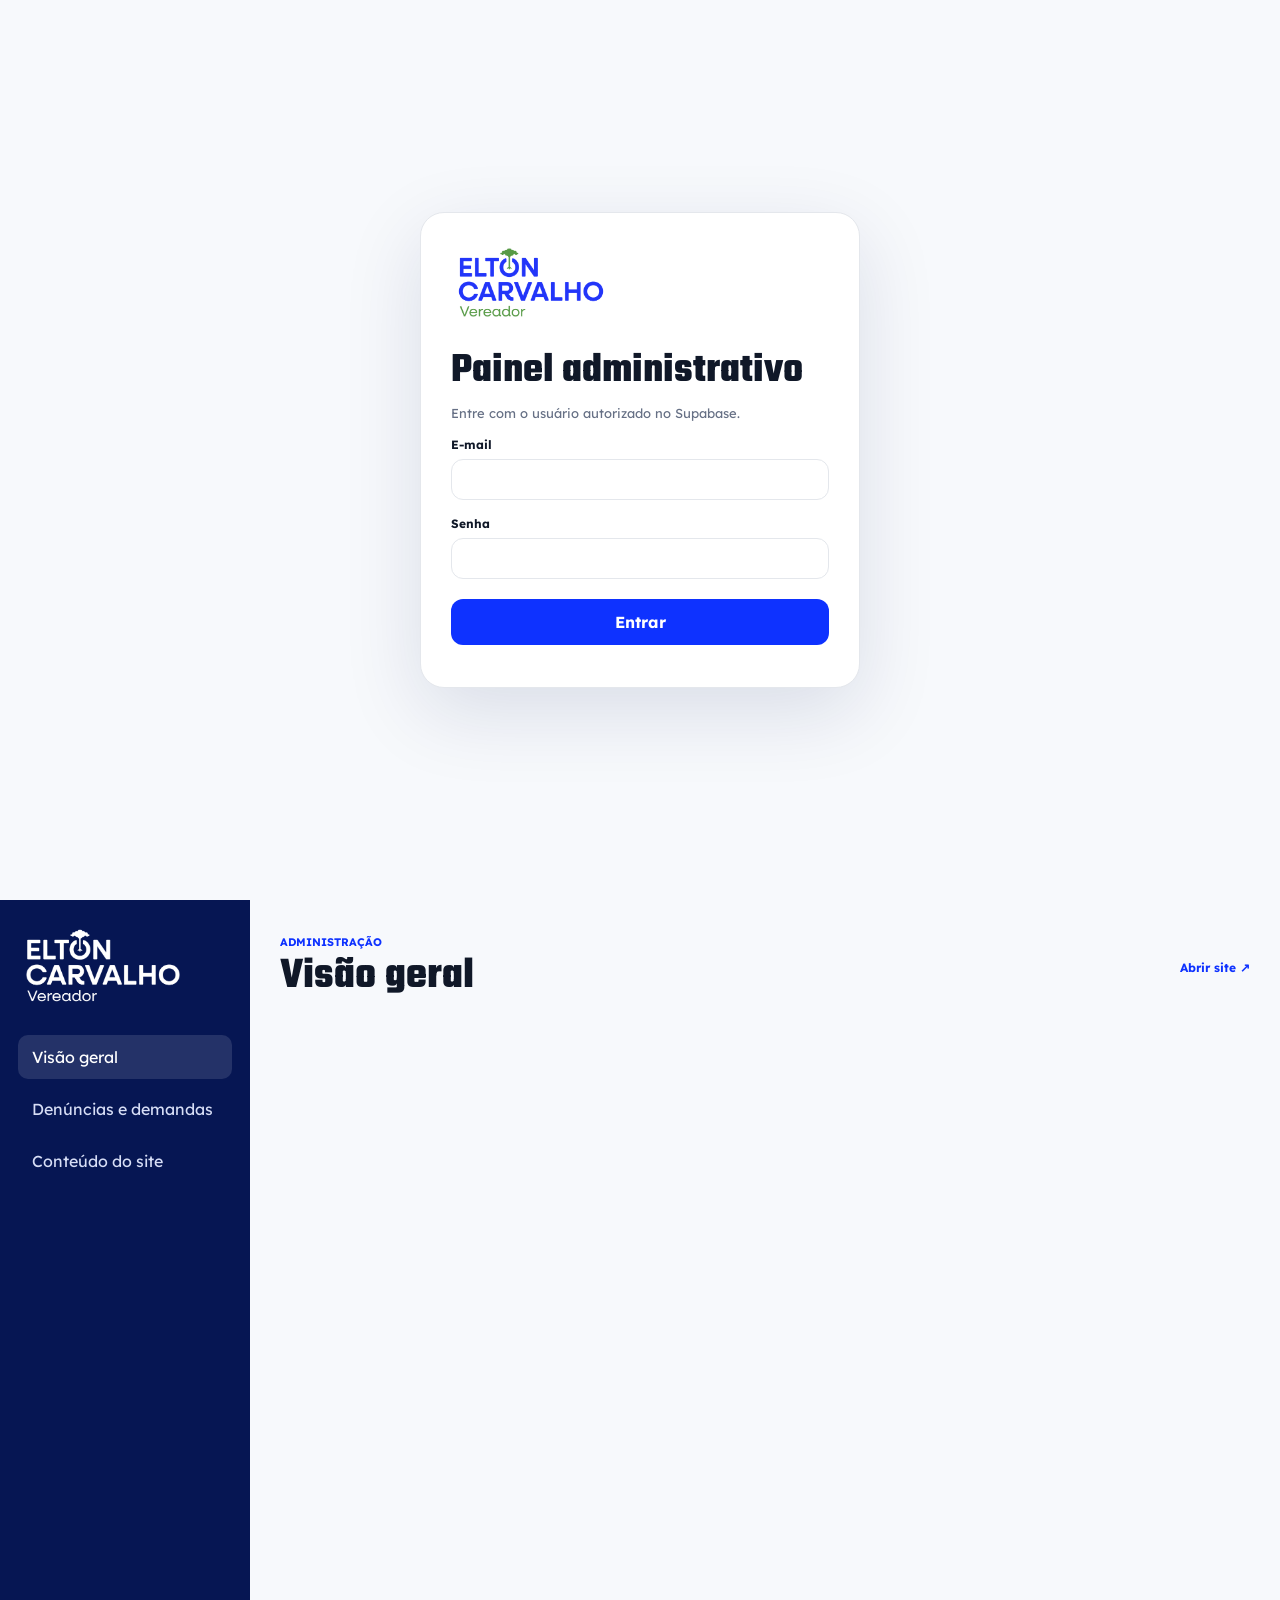
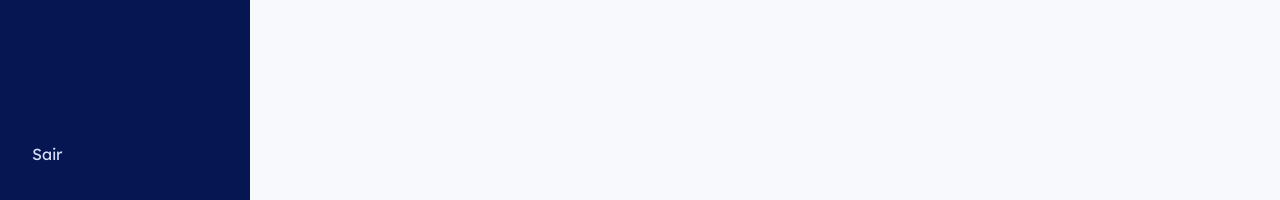
==== admin/index.html @ 34949814 "Adicionado admin Adicionado admin" ====
<!doctype html><html lang="pt-BR"><head><meta charset="utf-8"><meta name="viewport" content="width=device-width,initial-scale=1"><meta name="robots" content="noindex,nofollow"><title>Admin | Elton Carvalho</title><link rel="preconnect" href="https://fonts.googleapis.com"><link rel="preconnect" href="https://fonts.gstatic.com" crossorigin><link href="https://fonts.googleapis.com/css2?family=Lexend:wght@300;400;500;600;700&family=Teko:wght@500;600;700&display=swap" rel="stylesheet"><link rel="stylesheet" href="admin.css"></head><body>
<div id="loginView" class="login-shell"><form id="loginForm" class="login-card"><img src="../assets/brand/logo-oficial.png" alt="Elton Carvalho"><h1>Painel administrativo</h1><p>Entre com o usuário autorizado no Supabase.</p><label>E-mail<input id="email" type="email" required autocomplete="username"></label><label>Senha<input id="password" type="password" required autocomplete="current-password"></label><button type="submit">Entrar</button><small id="loginFeedback"></small></form></div>
<div id="appView" class="app-shell" hidden><aside><img src="../assets/brand/logo-white.png" alt="Elton Carvalho"><nav><button class="nav-btn active" data-page="dashboard">Visão geral</button><button class="nav-btn" data-page="demands">Denúncias e demandas</button><button class="nav-btn" data-page="content">Conteúdo do site</button></nav><button id="logoutBtn" class="logout">Sair</button></aside><main><header><div><span>Administração</span><h1 id="pageTitle">Visão geral</h1></div><a href="/" target="_blank">Abrir site ↗</a></header><section id="panel"></section></main></div>
<script src="admin.js"></script></body></html>
---- admin/admin.css ----
:root{--blue:#0e32ff;--navy:#061653;--yellow:#fcc200;--green:#15a36d;--ink:#101828;--muted:#667085;--line:#e4e7ec;--soft:#f7f9fc}*{box-sizing:border-box}body{margin:0;font-family:Lexend,Arial,sans-serif;color:var(--ink);background:var(--soft)}button,input,textarea,select{font:inherit}.login-shell{min-height:100vh;display:grid;place-items:center;padding:24px}.login-card{width:min(440px,100%);background:#fff;border:1px solid var(--line);border-radius:24px;padding:30px;box-shadow:0 24px 80px rgba(5,22,83,.12)}.login-card img{width:160px}.login-card h1{font-family:Teko;font-size:42px;line-height:1;margin:24px 0 8px}.login-card p{color:var(--muted);font-size:13px}.login-card label{display:grid;gap:7px;margin-top:16px;font-size:12px;font-weight:700}.login-card input,.editor input,.editor textarea,.editor select,.demand-editor textarea,.demand-editor select{border:1px solid var(--line);border-radius:12px;padding:12px;background:#fff;width:100%}.login-card button,.primary{border:0;border-radius:12px;background:var(--blue);color:#fff;padding:13px 18px;font-weight:700;cursor:pointer}.login-card button{width:100%;margin-top:20px}.login-card small{display:block;margin-top:12px;color:#b42318}.app-shell{min-height:100vh;display:grid;grid-template-columns:250px 1fr}.app-shell aside{background:var(--navy);color:#fff;padding:24px 18px;display:flex;flex-direction:column;gap:28px}.app-shell aside img{width:170px}.app-shell nav{display:grid;gap:8px}.nav-btn,.logout{border:0;background:transparent;color:#d7def6;text-align:left;padding:12px 14px;border-radius:10px;cursor:pointer}.nav-btn.active,.nav-btn:hover{background:rgba(255,255,255,.12);color:#fff}.logout{margin-top:auto}.app-shell main{padding:30px;min-width:0}.app-shell header{display:flex;align-items:center;justify-content:space-between;gap:20px;margin-bottom:25px}.app-shell header span{font-size:11px;color:var(--blue);font-weight:700;text-transform:uppercase}.app-shell header h1{font-family:Teko;font-size:44px;line-height:1;margin:5px 0}.app-shell header a{color:var(--blue);font-size:12px;font-weight:700;text-decoration:none}.cards{display:grid;grid-template-columns:repeat(4,1fr);gap:14px}.metric{background:#fff;border:1px solid var(--line);border-radius:18px;padding:20px}.metric strong{display:block;font:600 38px Teko}.metric span{font-size:11px;color:var(--muted)}.table-wrap{overflow:auto;background:#fff;border:1px solid var(--line);border-radius:18px}table{width:100%;border-collapse:collapse;min-width:1000px}th,td{text-align:left;padding:12px;border-bottom:1px solid var(--line);font-size:11px;vertical-align:top}th{font-size:10px;text-transform:uppercase;color:var(--muted);background:#fbfcfd}.pill{display:inline-block;padding:5px 8px;border-radius:999px;background:#eef2ff;color:var(--blue);font-size:9px;font-weight:700}.open-btn{border:1px solid var(--line);background:#fff;border-radius:9px;padding:7px 9px;cursor:pointer}.editor-list{display:grid;gap:12px}.editor{background:#fff;border:1px solid var(--line);border-radius:16px;padding:18px}.editor-head{display:flex;justify-content:space-between;gap:10px;margin-bottom:10px}.editor-head strong{font-size:12px}.editor-head span{font-size:10px;color:var(--muted)}.editor textarea{min-height:110px;resize:vertical}.editor-actions{display:flex;justify-content:flex-end;margin-top:10px}.section-label{margin:28px 0 10px;font-size:11px;text-transform:uppercase;color:var(--blue);font-weight:800}.modal{position:fixed;inset:0;background:rgba(6,22,83,.55);display:grid;place-items:center;padding:20px;z-index:10}.modal-card{width:min(760px,100%);max-height:90vh;overflow:auto;background:#fff;border-radius:20px;padding:22px}.modal-top{display:flex;justify-content:space-between;gap:15px}.modal-top h2{font-family:Teko;font-size:38px;margin:0}.modal-top button{border:0;background:#f2f4f7;border-radius:50%;width:36px;height:36px;cursor:pointer}.details{display:grid;grid-template-columns:repeat(2,1fr);gap:12px;margin:18px 0}.details div{padding:12px;background:#f8fafc;border-radius:12px}.details b,.details span{display:block}.details b{font-size:9px;text-transform:uppercase;color:var(--muted);margin-bottom:4px}.details span{font-size:12px}.demand-editor{display:grid;gap:12px}.demand-editor .row{display:grid;grid-template-columns:1fr 1fr;gap:12px}.attachments{display:flex;flex-wrap:wrap;gap:8px}.attachments span{font-size:10px;background:#f2f4f7;padding:7px 9px;border-radius:8px}@media(max-width:900px){.app-shell{grid-template-columns:1fr}.app-shell aside{position:sticky;top:0;z-index:5;display:grid;grid-template-columns:auto 1fr auto;align-items:center;padding:12px}.app-shell aside img{width:110px}.app-shell nav{display:flex;overflow:auto}.nav-btn{white-space:nowrap}.logout{margin:0}.app-shell main{padding:18px}.cards{grid-template-columns:1fr 1fr}.details{grid-template-columns:1fr}}@media(max-width:540px){.cards{grid-template-columns:1fr}.app-shell aside{grid-template-columns:1fr}.app-shell nav{margin-top:4px}.logout{display:none}.demand-editor .row{grid-template-columns:1fr}}
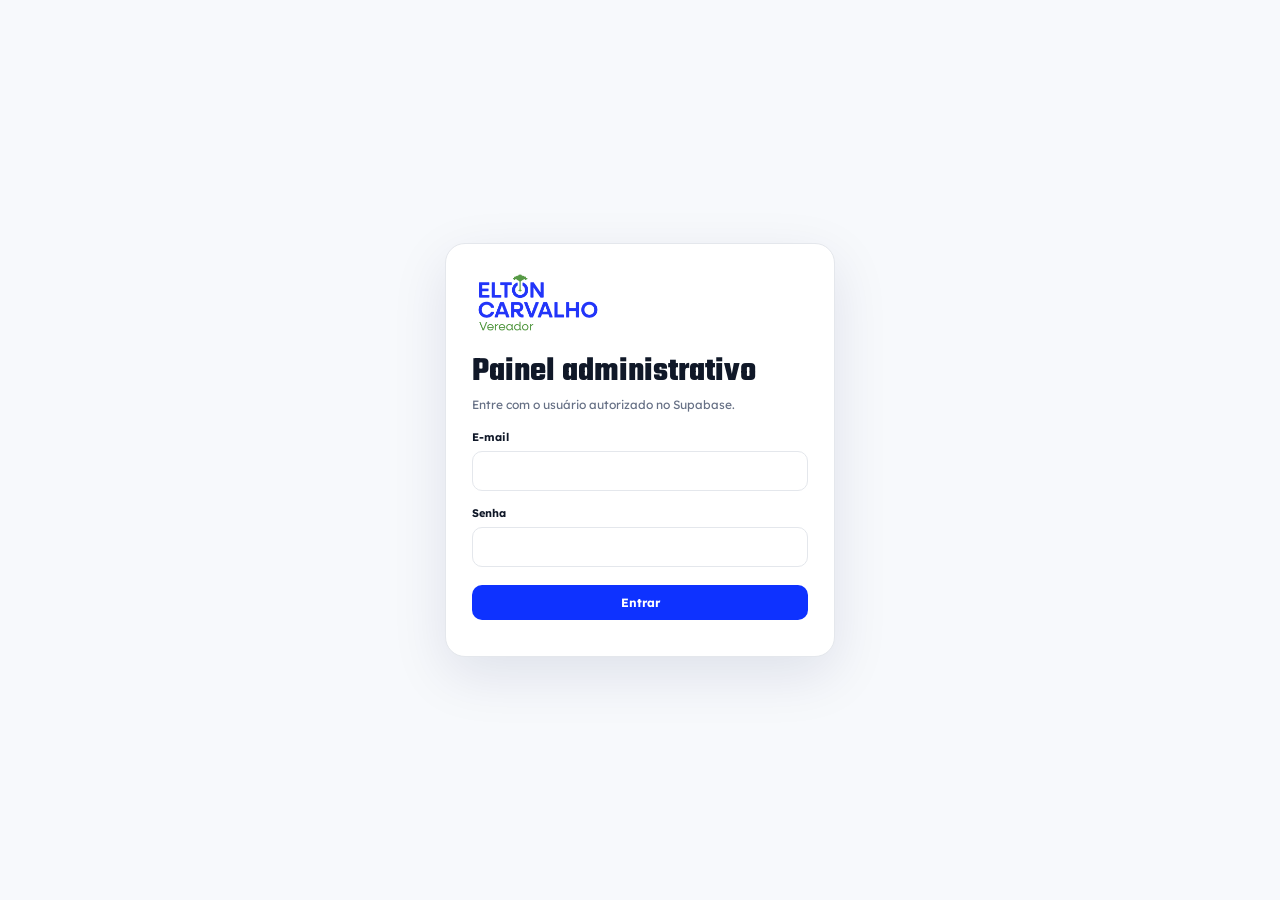
==== commit ce27408f: "Ajuste admin Ajuste admin" ====
--- a/admin/index.html
+++ b/admin/index.html
@@ -1,4 +1,4 @@
-<!doctype html><html lang="pt-BR"><head><meta charset="utf-8"><meta name="viewport" content="width=device-width,initial-scale=1"><meta name="robots" content="noindex,nofollow"><title>Admin | Elton Carvalho</title><link rel="preconnect" href="https://fonts.googleapis.com"><link rel="preconnect" href="https://fonts.gstatic.com" crossorigin><link href="https://fonts.googleapis.com/css2?family=Lexend:wght@300;400;500;600;700&family=Teko:wght@500;600;700&display=swap" rel="stylesheet"><link rel="stylesheet" href="admin.css"></head><body>
-<div id="loginView" class="login-shell"><form id="loginForm" class="login-card"><img src="../assets/brand/logo-oficial.png" alt="Elton Carvalho"><h1>Painel administrativo</h1><p>Entre com o usuário autorizado no Supabase.</p><label>E-mail<input id="email" type="email" required autocomplete="username"></label><label>Senha<input id="password" type="password" required autocomplete="current-password"></label><button type="submit">Entrar</button><small id="loginFeedback"></small></form></div>
-<div id="appView" class="app-shell" hidden><aside><img src="../assets/brand/logo-white.png" alt="Elton Carvalho"><nav><button class="nav-btn active" data-page="dashboard">Visão geral</button><button class="nav-btn" data-page="demands">Denúncias e demandas</button><button class="nav-btn" data-page="content">Conteúdo do site</button></nav><button id="logoutBtn" class="logout">Sair</button></aside><main><header><div><span>Administração</span><h1 id="pageTitle">Visão geral</h1></div><a href="/" target="_blank">Abrir site ↗</a></header><section id="panel"></section></main></div>
-<script src="admin.js"></script></body></html>
+<!doctype html><html lang="pt-BR"><head><meta charset="utf-8"><meta name="viewport" content="width=device-width,initial-scale=1"><meta name="robots" content="noindex,nofollow"><title>Admin | Elton Carvalho</title><link rel="preconnect" href="https://fonts.googleapis.com"><link rel="preconnect" href="https://fonts.gstatic.com" crossorigin><link href="https://fonts.googleapis.com/css2?family=Lexend:wght@300;400;500;600;700&family=Teko:wght@500;600;700&display=swap" rel="stylesheet"><link rel="stylesheet" href="/admin/admin.css"></head><body>
+<div id="loginView" class="login-shell"><form id="loginForm" class="login-card"><img src="/assets/brand/logo-oficial.png" alt="Elton Carvalho"><h1>Painel administrativo</h1><p>Entre com o usuário autorizado no Supabase.</p><label>E-mail<input id="email" type="email" required autocomplete="username"></label><label>Senha<input id="password" type="password" required autocomplete="current-password"></label><button type="submit">Entrar</button><small id="loginFeedback"></small></form></div>
+<div id="appView" class="app-shell" hidden><aside><img src="/assets/brand/logo-white.png" alt="Elton Carvalho"><nav><button class="nav-btn active" data-page="dashboard">Visão geral</button><button class="nav-btn" data-page="demands">Denúncias e demandas</button><button class="nav-btn" data-page="content">Conteúdo do site</button></nav><button id="logoutBtn" class="logout">Sair</button></aside><main><header><div><span>Administração</span><h1 id="pageTitle">Visão geral</h1></div><a href="/" target="_blank">Abrir site ↗</a></header><section id="panel"></section></main></div>
+<script src="/admin/admin.js"></script></body></html>
--- a/admin/admin.css
+++ b/admin/admin.css
@@ -1 +1,235 @@
-:root{--blue:#0e32ff;--navy:#061653;--yellow:#fcc200;--green:#15a36d;--ink:#101828;--muted:#667085;--line:#e4e7ec;--soft:#f7f9fc}*{box-sizing:border-box}body{margin:0;font-family:Lexend,Arial,sans-serif;color:var(--ink);background:var(--soft)}button,input,textarea,select{font:inherit}.login-shell{min-height:100vh;display:grid;place-items:center;padding:24px}.login-card{width:min(440px,100%);background:#fff;border:1px solid var(--line);border-radius:24px;padding:30px;box-shadow:0 24px 80px rgba(5,22,83,.12)}.login-card img{width:160px}.login-card h1{font-family:Teko;font-size:42px;line-height:1;margin:24px 0 8px}.login-card p{color:var(--muted);font-size:13px}.login-card label{display:grid;gap:7px;margin-top:16px;font-size:12px;font-weight:700}.login-card input,.editor input,.editor textarea,.editor select,.demand-editor textarea,.demand-editor select{border:1px solid var(--line);border-radius:12px;padding:12px;background:#fff;width:100%}.login-card button,.primary{border:0;border-radius:12px;background:var(--blue);color:#fff;padding:13px 18px;font-weight:700;cursor:pointer}.login-card button{width:100%;margin-top:20px}.login-card small{display:block;margin-top:12px;color:#b42318}.app-shell{min-height:100vh;display:grid;grid-template-columns:250px 1fr}.app-shell aside{background:var(--navy);color:#fff;padding:24px 18px;display:flex;flex-direction:column;gap:28px}.app-shell aside img{width:170px}.app-shell nav{display:grid;gap:8px}.nav-btn,.logout{border:0;background:transparent;color:#d7def6;text-align:left;padding:12px 14px;border-radius:10px;cursor:pointer}.nav-btn.active,.nav-btn:hover{background:rgba(255,255,255,.12);color:#fff}.logout{margin-top:auto}.app-shell main{padding:30px;min-width:0}.app-shell header{display:flex;align-items:center;justify-content:space-between;gap:20px;margin-bottom:25px}.app-shell header span{font-size:11px;color:var(--blue);font-weight:700;text-transform:uppercase}.app-shell header h1{font-family:Teko;font-size:44px;line-height:1;margin:5px 0}.app-shell header a{color:var(--blue);font-size:12px;font-weight:700;text-decoration:none}.cards{display:grid;grid-template-columns:repeat(4,1fr);gap:14px}.metric{background:#fff;border:1px solid var(--line);border-radius:18px;padding:20px}.metric strong{display:block;font:600 38px Teko}.metric span{font-size:11px;color:var(--muted)}.table-wrap{overflow:auto;background:#fff;border:1px solid var(--line);border-radius:18px}table{width:100%;border-collapse:collapse;min-width:1000px}th,td{text-align:left;padding:12px;border-bottom:1px solid var(--line);font-size:11px;vertical-align:top}th{font-size:10px;text-transform:uppercase;color:var(--muted);background:#fbfcfd}.pill{display:inline-block;padding:5px 8px;border-radius:999px;background:#eef2ff;color:var(--blue);font-size:9px;font-weight:700}.open-btn{border:1px solid var(--line);background:#fff;border-radius:9px;padding:7px 9px;cursor:pointer}.editor-list{display:grid;gap:12px}.editor{background:#fff;border:1px solid var(--line);border-radius:16px;padding:18px}.editor-head{display:flex;justify-content:space-between;gap:10px;margin-bottom:10px}.editor-head strong{font-size:12px}.editor-head span{font-size:10px;color:var(--muted)}.editor textarea{min-height:110px;resize:vertical}.editor-actions{display:flex;justify-content:flex-end;margin-top:10px}.section-label{margin:28px 0 10px;font-size:11px;text-transform:uppercase;color:var(--blue);font-weight:800}.modal{position:fixed;inset:0;background:rgba(6,22,83,.55);display:grid;place-items:center;padding:20px;z-index:10}.modal-card{width:min(760px,100%);max-height:90vh;overflow:auto;background:#fff;border-radius:20px;padding:22px}.modal-top{display:flex;justify-content:space-between;gap:15px}.modal-top h2{font-family:Teko;font-size:38px;margin:0}.modal-top button{border:0;background:#f2f4f7;border-radius:50%;width:36px;height:36px;cursor:pointer}.details{display:grid;grid-template-columns:repeat(2,1fr);gap:12px;margin:18px 0}.details div{padding:12px;background:#f8fafc;border-radius:12px}.details b,.details span{display:block}.details b{font-size:9px;text-transform:uppercase;color:var(--muted);margin-bottom:4px}.details span{font-size:12px}.demand-editor{display:grid;gap:12px}.demand-editor .row{display:grid;grid-template-columns:1fr 1fr;gap:12px}.attachments{display:flex;flex-wrap:wrap;gap:8px}.attachments span{font-size:10px;background:#f2f4f7;padding:7px 9px;border-radius:8px}@media(max-width:900px){.app-shell{grid-template-columns:1fr}.app-shell aside{position:sticky;top:0;z-index:5;display:grid;grid-template-columns:auto 1fr auto;align-items:center;padding:12px}.app-shell aside img{width:110px}.app-shell nav{display:flex;overflow:auto}.nav-btn{white-space:nowrap}.logout{margin:0}.app-shell main{padding:18px}.cards{grid-template-columns:1fr 1fr}.details{grid-template-columns:1fr}}@media(max-width:540px){.cards{grid-template-columns:1fr}.app-shell aside{grid-template-columns:1fr}.app-shell nav{margin-top:4px}.logout{display:none}.demand-editor .row{grid-template-columns:1fr}}
+:root{
+  --blue:#0e32ff;
+  --navy:#061653;
+  --yellow:#fcc200;
+  --green:#15a36d;
+  --ink:#101828;
+  --muted:#667085;
+  --line:#e4e7ec;
+  --soft:#f7f9fc;
+  --white:#fff;
+  --sidebar:220px;
+}
+
+*{box-sizing:border-box}
+[hidden]{display:none!important}
+html{font-size:16px}
+body{
+  margin:0;
+  min-width:320px;
+  font-family:Lexend,Arial,sans-serif;
+  color:var(--ink);
+  background:var(--soft);
+  -webkit-font-smoothing:antialiased;
+}
+button,input,textarea,select{font:inherit}
+button{max-width:100%}
+
+/* LOGIN */
+.login-shell{
+  min-height:100vh;
+  display:grid;
+  place-items:center;
+  padding:24px;
+}
+.login-card{
+  width:min(390px,100%);
+  background:var(--white);
+  border:1px solid var(--line);
+  border-radius:20px;
+  padding:26px;
+  box-shadow:0 18px 55px rgba(5,22,83,.10);
+}
+.login-card img{display:block;width:132px;height:auto}
+.login-card h1{
+  font-family:Teko,Lexend,sans-serif;
+  font-size:34px;
+  line-height:1;
+  margin:20px 0 7px;
+}
+.login-card p{margin:0;color:var(--muted);font-size:12px;line-height:1.55}
+.login-card label{display:grid;gap:7px;margin-top:15px;font-size:11px;font-weight:700}
+.login-card input,
+.editor input,.editor textarea,.editor select,
+.demand-editor textarea,.demand-editor select{
+  border:1px solid var(--line);
+  border-radius:10px;
+  padding:10px 11px;
+  background:#fff;
+  width:100%;
+  min-height:40px;
+}
+.login-card button,.primary{
+  border:0;
+  border-radius:10px;
+  background:var(--blue);
+  color:#fff;
+  padding:10px 15px;
+  font-size:12px;
+  font-weight:700;
+  cursor:pointer;
+}
+.login-card button{width:100%;margin-top:18px}
+.login-card small{display:block;margin-top:10px;color:#b42318;font-size:11px}
+
+/* LAYOUT */
+.app-shell{
+  min-height:100vh;
+  display:grid;
+  grid-template-columns:var(--sidebar) minmax(0,1fr);
+}
+.app-shell aside{
+  min-height:100vh;
+  background:var(--navy);
+  color:#fff;
+  padding:20px 14px;
+  display:flex;
+  flex-direction:column;
+  gap:22px;
+  position:sticky;
+  top:0;
+  height:100vh;
+  overflow:auto;
+}
+.app-shell aside img{display:block;width:145px;max-width:100%;height:auto}
+.app-shell nav{display:grid;gap:6px}
+.nav-btn,.logout{
+  width:100%;
+  border:0;
+  background:transparent;
+  color:#d7def6;
+  text-align:left;
+  padding:10px 11px;
+  border-radius:9px;
+  cursor:pointer;
+  font-size:11px;
+  line-height:1.35;
+}
+.nav-btn.active,.nav-btn:hover{background:rgba(255,255,255,.12);color:#fff}
+.logout{margin-top:auto}
+
+.app-shell main{
+  min-width:0;
+  width:100%;
+  max-width:1500px;
+  padding:24px clamp(18px,2.2vw,34px) 40px;
+}
+.app-shell header{
+  display:flex;
+  align-items:center;
+  justify-content:space-between;
+  gap:18px;
+  margin-bottom:20px;
+}
+.app-shell header span{font-size:9px;color:var(--blue);font-weight:700;text-transform:uppercase;letter-spacing:.08em}
+.app-shell header h1{
+  font-family:Teko,Lexend,sans-serif;
+  font-size:36px;
+  line-height:1;
+  margin:4px 0 0;
+}
+.app-shell header a{color:var(--blue);font-size:11px;font-weight:700;text-decoration:none;white-space:nowrap}
+
+/* DASHBOARD */
+.cards{display:grid;grid-template-columns:repeat(4,minmax(0,1fr));gap:12px}
+.metric{background:#fff;border:1px solid var(--line);border-radius:14px;padding:16px;min-width:0}
+.metric strong{display:block;font:600 30px/1 Teko,Lexend,sans-serif;margin-bottom:2px}
+.metric span{font-size:10px;color:var(--muted);line-height:1.4}
+.section-label{margin:24px 0 9px;font-size:9px;text-transform:uppercase;color:var(--blue);font-weight:800;letter-spacing:.07em}
+
+/* TABLES */
+.table-wrap{width:100%;overflow:auto;background:#fff;border:1px solid var(--line);border-radius:14px}
+table{width:100%;border-collapse:collapse;min-width:820px}
+th,td{text-align:left;padding:10px;border-bottom:1px solid var(--line);font-size:10px;line-height:1.4;vertical-align:top}
+th{font-size:9px;text-transform:uppercase;color:var(--muted);background:#fbfcfd;letter-spacing:.04em}
+tbody tr:last-child td{border-bottom:0}
+.pill{display:inline-block;padding:4px 7px;border-radius:999px;background:#eef2ff;color:var(--blue);font-size:8px;font-weight:700;white-space:nowrap}
+.open-btn{border:1px solid var(--line);background:#fff;border-radius:8px;padding:6px 8px;cursor:pointer;font-size:10px}
+
+/* CMS */
+.editor-list{display:grid;gap:10px}
+.editor{background:#fff;border:1px solid var(--line);border-radius:13px;padding:14px}
+.editor-head{display:flex;align-items:flex-start;justify-content:space-between;gap:12px;margin-bottom:9px}
+.editor-head strong{font-size:11px;line-height:1.4}
+.editor-head span{font-size:9px;color:var(--muted);text-align:right;line-height:1.4;word-break:break-word}
+.editor textarea{min-height:90px;resize:vertical;font-size:11px;line-height:1.5}
+.editor input{font-size:11px}
+.editor-actions{display:flex;justify-content:flex-end;margin-top:8px}
+
+/* MODAL */
+.modal{position:fixed;inset:0;background:rgba(6,22,83,.55);display:grid;place-items:center;padding:18px;z-index:100}
+.modal-card{width:min(680px,100%);max-height:88vh;overflow:auto;background:#fff;border-radius:17px;padding:18px}
+.modal-top{display:flex;justify-content:space-between;gap:14px;align-items:flex-start}
+.modal-top small{font-size:9px;color:var(--muted)}
+.modal-top h2{font-family:Teko,Lexend,sans-serif;font-size:30px;line-height:1.05;margin:2px 0 0}
+.modal-top button{border:0;background:#f2f4f7;border-radius:50%;width:32px;height:32px;cursor:pointer;flex:0 0 auto}
+.details{display:grid;grid-template-columns:repeat(2,minmax(0,1fr));gap:10px;margin:15px 0}
+.details div{padding:10px;background:#f8fafc;border-radius:10px;min-width:0}
+.details b,.details span{display:block}
+.details b{font-size:8px;text-transform:uppercase;color:var(--muted);margin-bottom:3px}
+.details span{font-size:11px;line-height:1.45;overflow-wrap:anywhere}
+.modal-card p{font-size:11px;line-height:1.6}
+.demand-editor{display:grid;gap:10px;margin-top:14px}
+.demand-editor .row{display:grid;grid-template-columns:1fr 1fr;gap:10px}
+.demand-editor label{font-size:10px;font-weight:700;display:grid;gap:6px}
+.demand-editor textarea,.demand-editor select{font-size:11px}
+.attachments{display:flex;flex-wrap:wrap;gap:7px}
+.attachments span{font-size:9px;background:#f2f4f7;padding:6px 8px;border-radius:7px}
+
+@media(max-width:1050px){
+  :root{--sidebar:190px}
+  .cards{grid-template-columns:repeat(2,minmax(0,1fr))}
+}
+
+@media(max-width:760px){
+  .app-shell{grid-template-columns:1fr}
+  .app-shell aside{
+    min-height:auto;
+    height:auto;
+    position:sticky;
+    top:0;
+    z-index:20;
+    display:grid;
+    grid-template-columns:auto minmax(0,1fr) auto;
+    align-items:center;
+    gap:10px;
+    padding:10px 12px;
+  }
+  .app-shell aside img{width:96px}
+  .app-shell nav{display:flex;gap:5px;overflow-x:auto;scrollbar-width:none}
+  .app-shell nav::-webkit-scrollbar{display:none}
+  .nav-btn{width:auto;white-space:nowrap;padding:8px 9px}
+  .logout{width:auto;margin:0;padding:8px 9px}
+  .app-shell main{padding:16px 14px 28px}
+  .app-shell header{margin-bottom:16px}
+  .app-shell header h1{font-size:31px}
+  .cards{gap:9px}
+  .metric{padding:13px}
+  .metric strong{font-size:27px}
+  .details{grid-template-columns:1fr}
+}
+
+@media(max-width:520px){
+  .login-shell{padding:14px}
+  .login-card{padding:20px;border-radius:16px}
+  .login-card img{width:115px}
+  .login-card h1{font-size:30px}
+  .app-shell aside{grid-template-columns:1fr auto}
+  .app-shell aside img{width:92px}
+  .app-shell nav{grid-column:1/-1;grid-row:2}
+  .logout{grid-column:2;grid-row:1}
+  .app-shell header{align-items:flex-end}
+  .app-shell header h1{font-size:29px}
+  .cards{grid-template-columns:1fr 1fr}
+  .metric strong{font-size:25px}
+  .editor-head{display:grid;gap:4px}
+  .editor-head span{text-align:left}
+  .demand-editor .row{grid-template-columns:1fr}
+  .modal{padding:10px}
+  .modal-card{padding:15px;border-radius:14px}
+  .modal-top h2{font-size:27px}
+}
+
+@media(max-width:370px){
+  .cards{grid-template-columns:1fr}
+}
